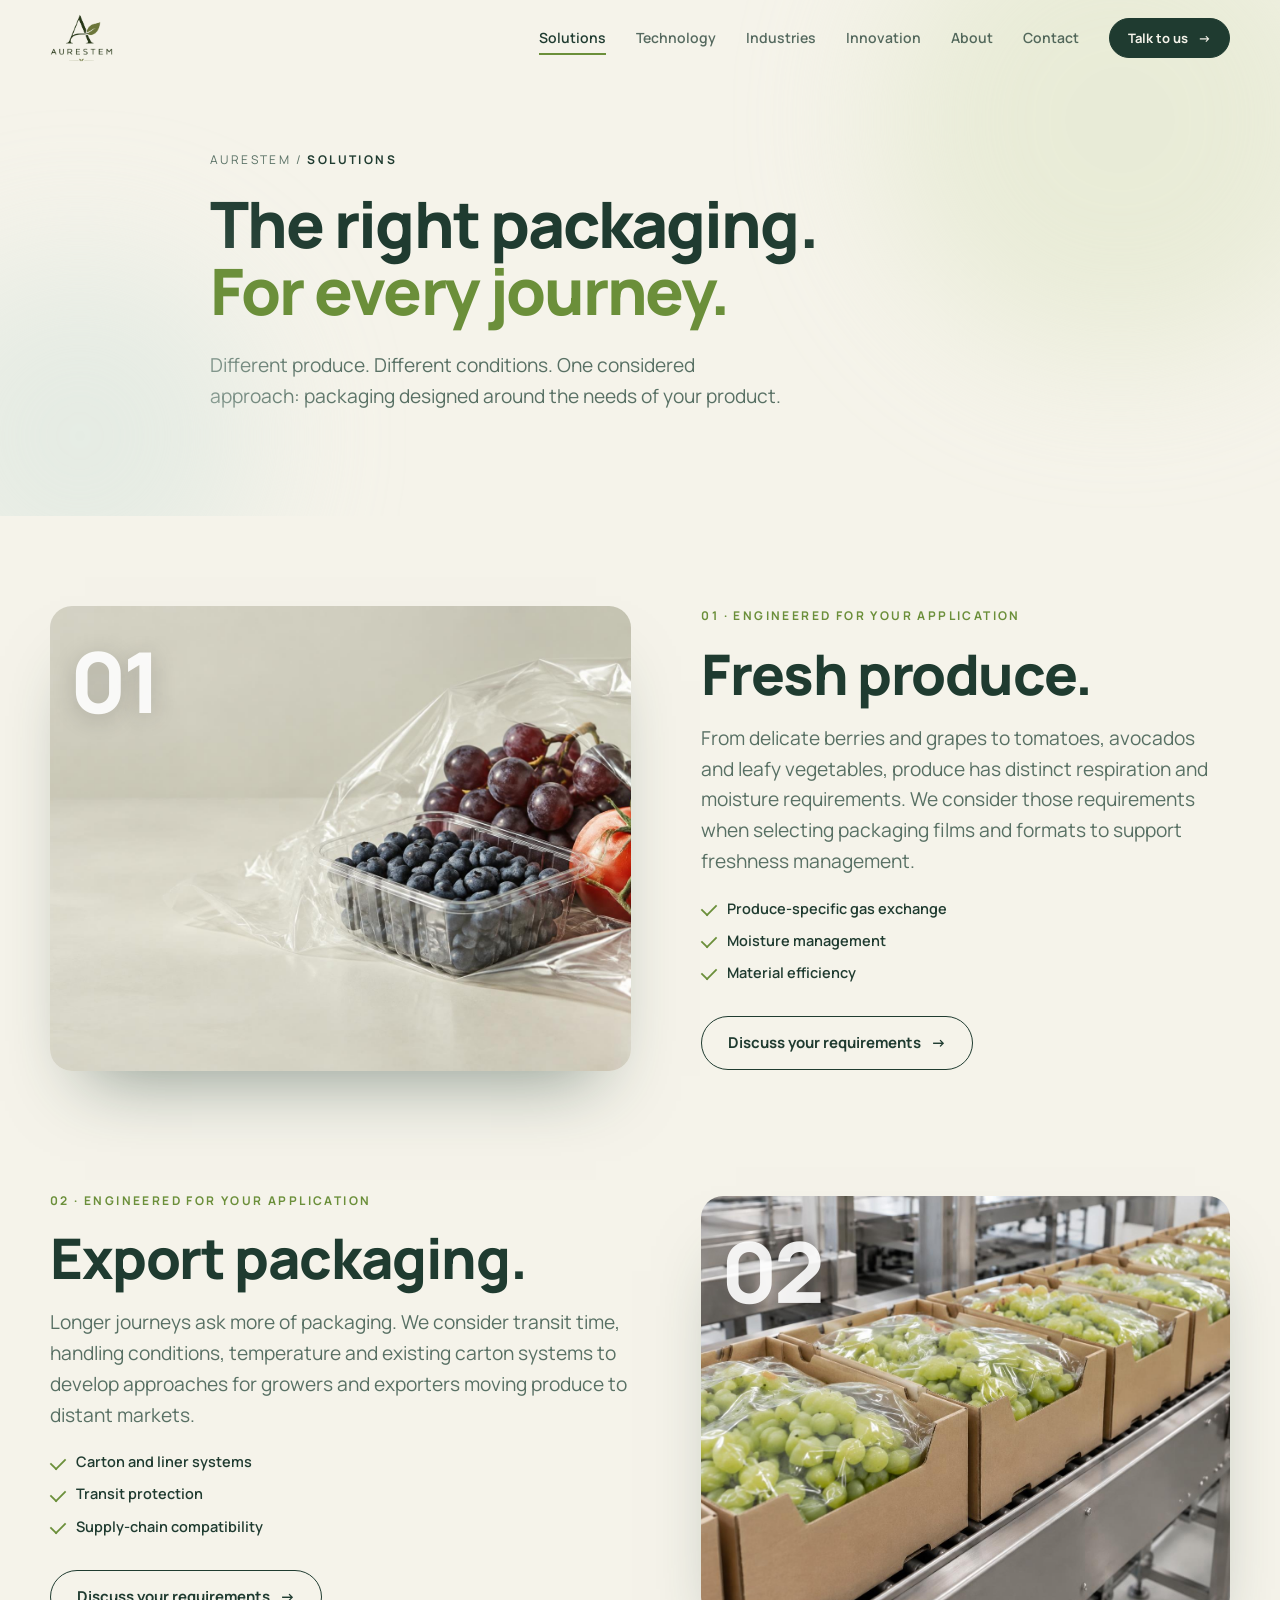
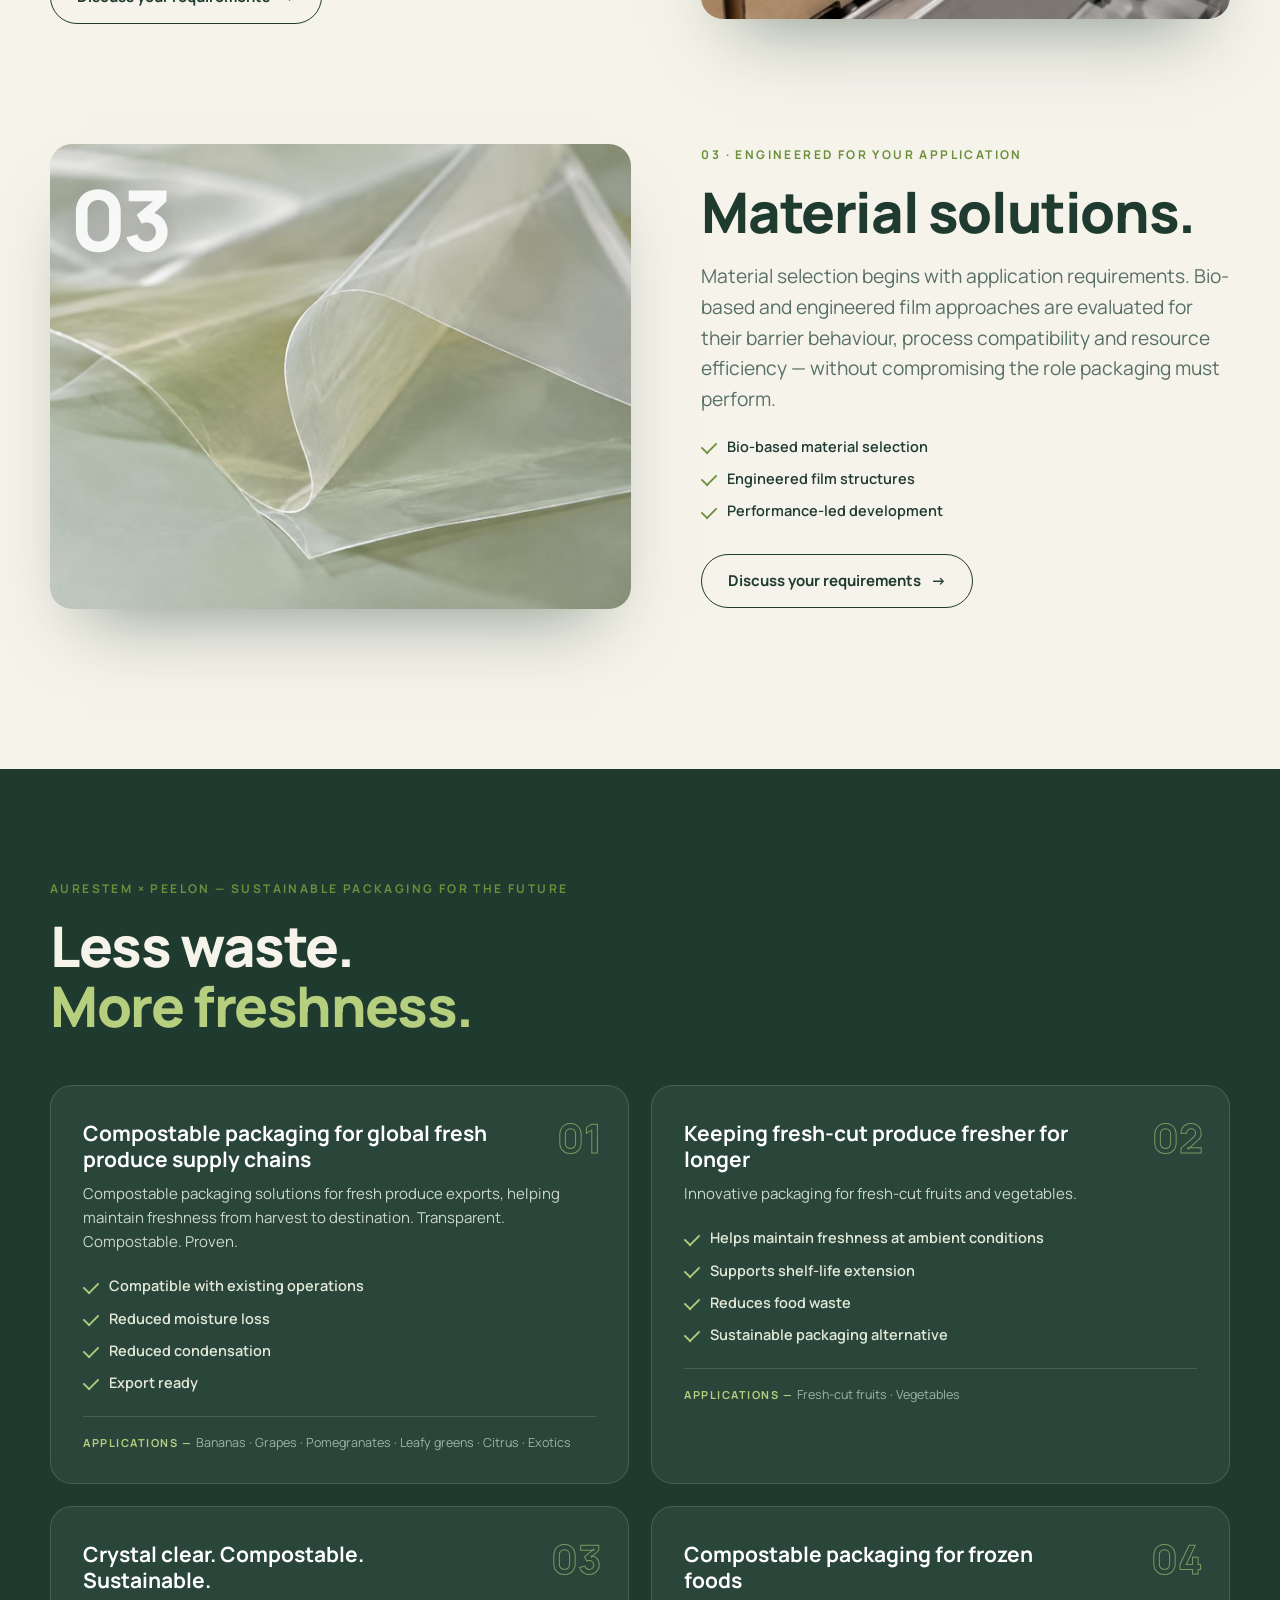
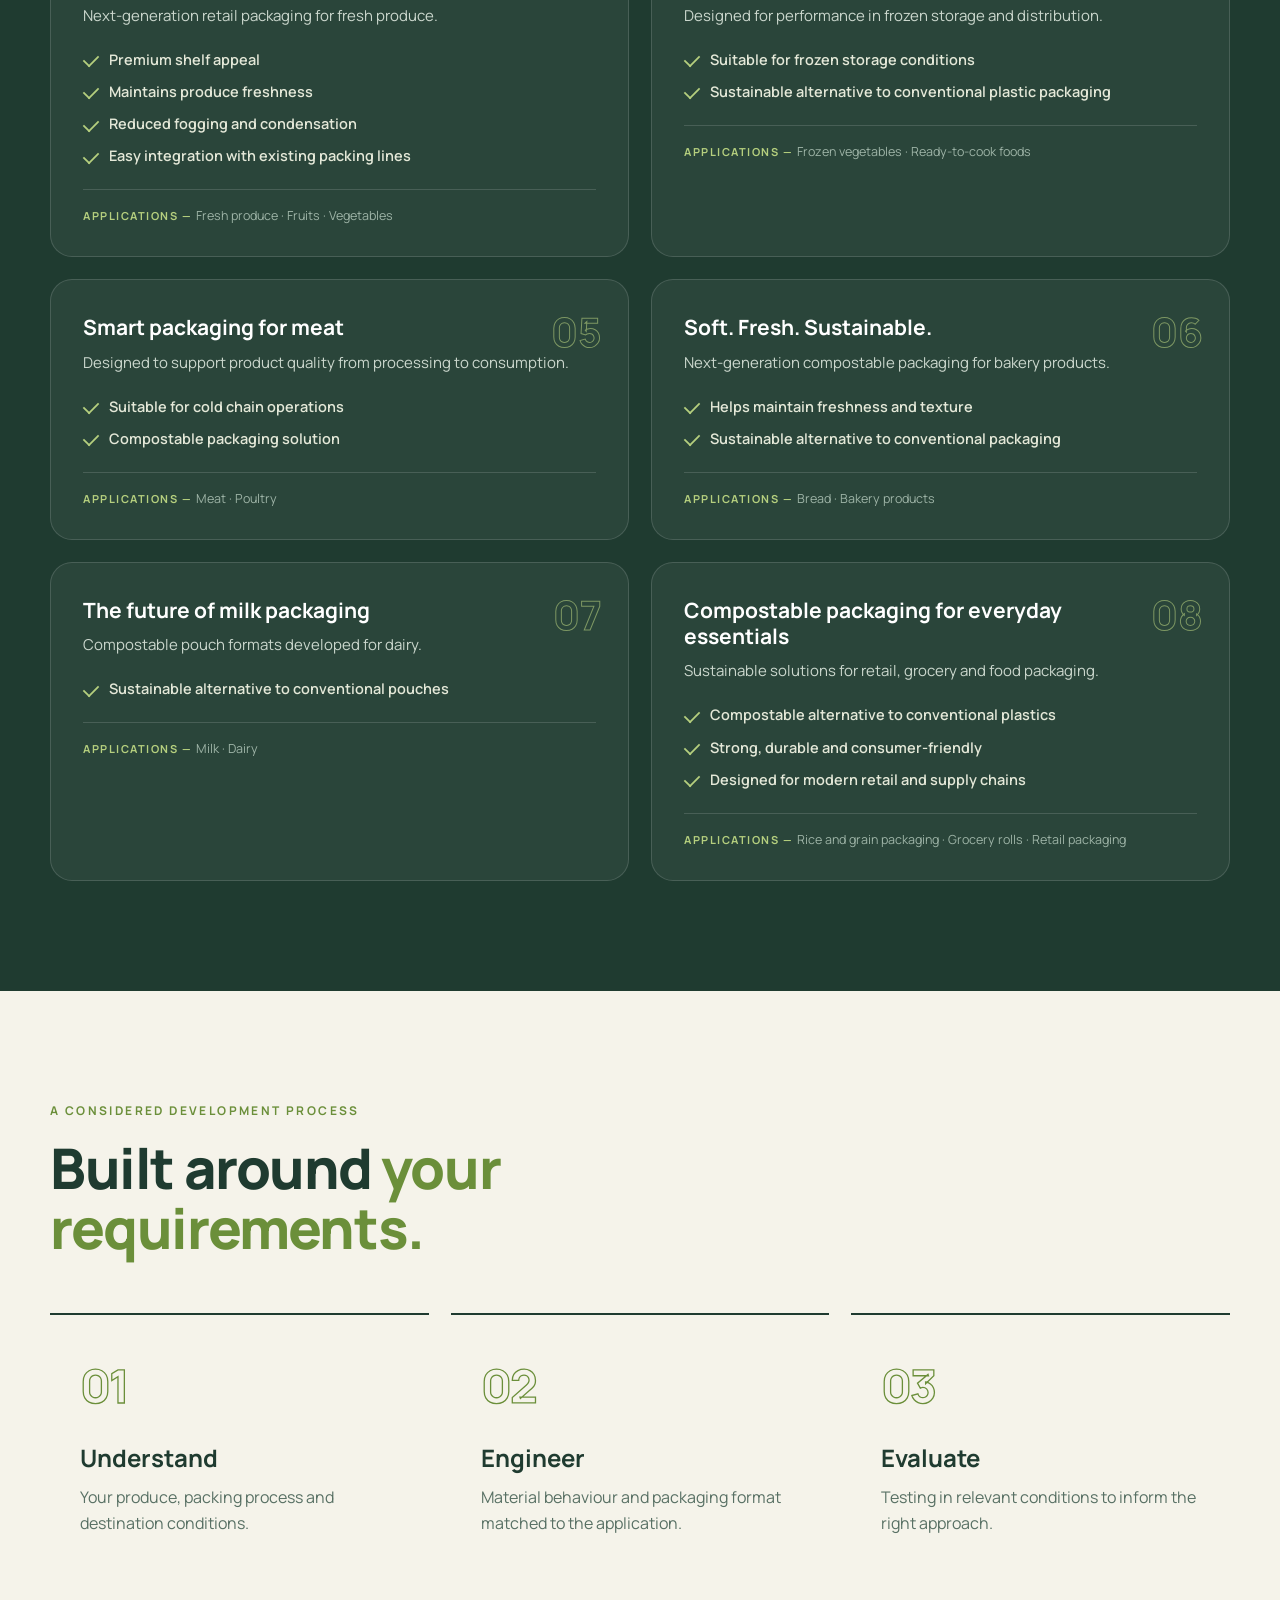
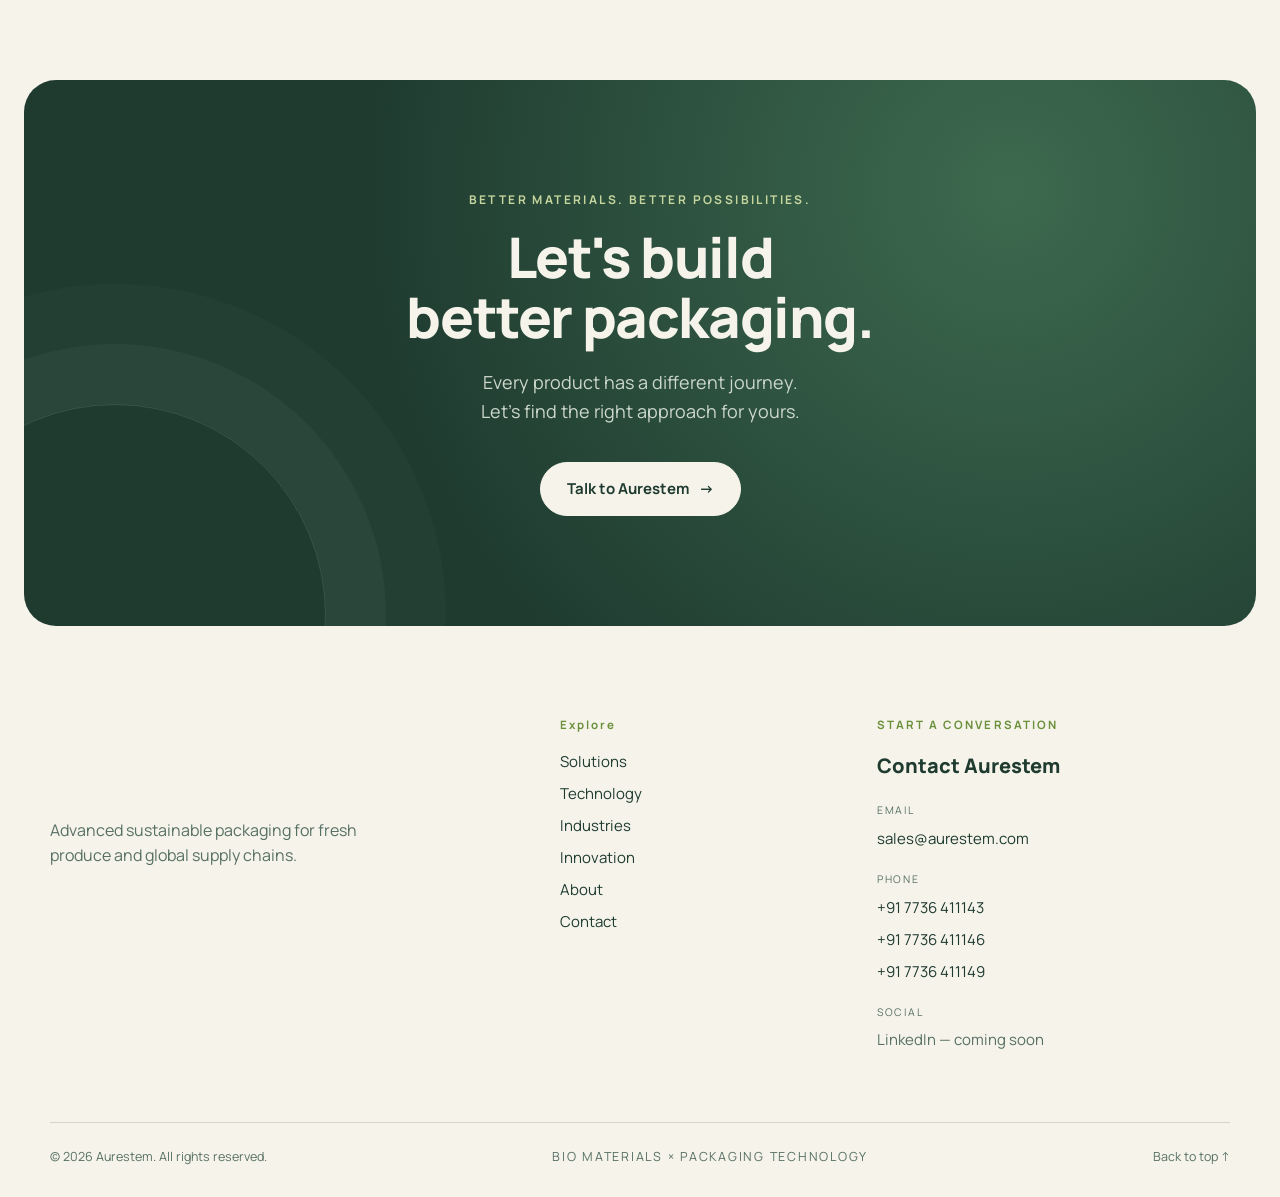
==== solutions.html @ 884853e5 "first commit" ====
<!doctype html>
<html lang="en">
<head>
<meta charset="utf-8">
<meta name="viewport" content="width=device-width, initial-scale=1">
<title>Packaging solutions — AURESTEM</title>
<meta name="description" content="Fresh produce, export packaging and material solutions engineered around the needs of your product.">
<meta property="og:title" content="Packaging solutions — AURESTEM">
<meta property="og:description" content="Fresh produce, export packaging and material solutions engineered around the needs of your product.">
<meta property="og:type" content="website">
<link rel="icon" href="favicon.png" type="image/png">
<link rel="preconnect" href="https://fonts.googleapis.com">
<link rel="preconnect" href="https://fonts.gstatic.com" crossorigin>
<link rel="stylesheet" href="https://fonts.googleapis.com/css2?family=Manrope:wght@400;500;600;700;800&display=swap">
<link rel="stylesheet" href="styles.css">
</head>
<body>
<div class="progress" id="progress"></div>
<header class="nav" id="nav">
  <div class="wrap nav-inner">
    <a href="index.html" class="brand" aria-label="Aurestem home"><img src="assets/logo.png" alt="Aurestem"></a>
    <nav class="links" id="links" aria-label="Primary">
      <a href="solutions.html" class="active" aria-current="page">Solutions</a>
      <a href="technology.html">Technology</a>
      <a href="industries.html">Industries</a>
      <a href="innovation.html">Innovation</a>
      <a href="about.html">About</a>
      <a href="contact.html">Contact</a>
      <a href="contact.html" class="btn btn-sm nav-cta">Talk to us <span aria-hidden="true">→</span></a>
    </nav>
    <button class="burger" id="burger" aria-label="Menu" aria-expanded="false" aria-controls="links"><span></span><span></span></button>
  </div>
</header>
<main id="top">

  <section class="hero hero-sm">
    <div class="blob b1"></div><div class="blob b2"></div>
    <div class="wrap hero-copy">
      <p class="crumb reveal"><span>AURESTEM</span> / <b>SOLUTIONS</b></p>
      <h1 class="reveal d1">The right packaging. <em>For every journey.</em></h1>
      <p class="lead reveal d2">Different produce. Different conditions. One considered approach: packaging designed around the needs of your product.</p>
    </div>
  </section>

  <section class="features"><div class="wrap">
    <article class="feature">
      <div class="feature-img reveal"><img src="assets/produce-hero.jpg" alt="" loading="lazy"><span class="big-n">01</span></div>
      <div class="feature-copy">
        <p class="eyebrow reveal">01 · ENGINEERED FOR YOUR APPLICATION</p>
        <h2 class="reveal d1">Fresh produce.</h2>
        <p class="lead reveal d2">From delicate berries and grapes to tomatoes, avocados and leafy vegetables, produce has distinct respiration and moisture requirements. We consider those requirements when selecting packaging films and formats to support freshness management.</p>
        <ul class="ticks reveal d2"><li>Produce-specific gas exchange</li><li>Moisture management</li><li>Material efficiency</li></ul>
        <a href="contact.html" class="btn btn-ghost reveal d3">Discuss your requirements <span aria-hidden="true">→</span></a>
      </div>
    </article>
    <article class="feature flip">
      <div class="feature-img reveal"><img src="assets/export-packaging.jpg" alt="" loading="lazy"><span class="big-n">02</span></div>
      <div class="feature-copy">
        <p class="eyebrow reveal">02 · ENGINEERED FOR YOUR APPLICATION</p>
        <h2 class="reveal d1">Export packaging.</h2>
        <p class="lead reveal d2">Longer journeys ask more of packaging. We consider transit time, handling conditions, temperature and existing carton systems to develop approaches for growers and exporters moving produce to distant markets.</p>
        <ul class="ticks reveal d2"><li>Carton and liner systems</li><li>Transit protection</li><li>Supply-chain compatibility</li></ul>
        <a href="contact.html" class="btn btn-ghost reveal d3">Discuss your requirements <span aria-hidden="true">→</span></a>
      </div>
    </article>
    <article class="feature">
      <div class="feature-img reveal"><img src="assets/material-film.jpg" alt="" loading="lazy"><span class="big-n">03</span></div>
      <div class="feature-copy">
        <p class="eyebrow reveal">03 · ENGINEERED FOR YOUR APPLICATION</p>
        <h2 class="reveal d1">Material solutions.</h2>
        <p class="lead reveal d2">Material selection begins with application requirements. Bio-based and engineered film approaches are evaluated for their barrier behaviour, process compatibility and resource efficiency — without compromising the role packaging must perform.</p>
        <ul class="ticks reveal d2"><li>Bio-based material selection</li><li>Engineered film structures</li><li>Performance-led development</li></ul>
        <a href="contact.html" class="btn btn-ghost reveal d3">Discuss your requirements <span aria-hidden="true">→</span></a>
      </div>
    </article>
  </div></section>

  <section class="statement peelon">
    <div class="wrap">
      <p class="eyebrow reveal">AURESTEM × PEELON — SUSTAINABLE PACKAGING FOR THE FUTURE</p>
      <h2 class="reveal d1">Less waste.<br><span>More freshness.</span></h2>
      <div class="pgrid"><article class="pcard reveal"><span class="pn">01</span><h3>Compostable packaging for global fresh produce supply chains</h3><p>Compostable packaging solutions for fresh produce exports, helping maintain freshness from harvest to destination. Transparent. Compostable. Proven.</p><ul class="ticks"><li>Compatible with existing operations</li><li>Reduced moisture loss</li><li>Reduced condensation</li><li>Export ready</li></ul><p class="apps"><b>APPLICATIONS —</b> Bananas · Grapes · Pomegranates · Leafy greens · Citrus · Exotics</p></article><article class="pcard reveal d1"><span class="pn">02</span><h3>Keeping fresh-cut produce fresher for longer</h3><p>Innovative packaging for fresh-cut fruits and vegetables.</p><ul class="ticks"><li>Helps maintain freshness at ambient conditions</li><li>Supports shelf-life extension</li><li>Reduces food waste</li><li>Sustainable packaging alternative</li></ul><p class="apps"><b>APPLICATIONS —</b> Fresh-cut fruits · Vegetables</p></article><article class="pcard reveal"><span class="pn">03</span><h3>Crystal clear. Compostable. Sustainable.</h3><p>Next-generation retail packaging for fresh produce.</p><ul class="ticks"><li>Premium shelf appeal</li><li>Maintains produce freshness</li><li>Reduced fogging and condensation</li><li>Easy integration with existing packing lines</li></ul><p class="apps"><b>APPLICATIONS —</b> Fresh produce · Fruits · Vegetables</p></article><article class="pcard reveal d1"><span class="pn">04</span><h3>Compostable packaging for frozen foods</h3><p>Designed for performance in frozen storage and distribution.</p><ul class="ticks"><li>Suitable for frozen storage conditions</li><li>Sustainable alternative to conventional plastic packaging</li></ul><p class="apps"><b>APPLICATIONS —</b> Frozen vegetables · Ready-to-cook foods</p></article><article class="pcard reveal"><span class="pn">05</span><h3>Smart packaging for meat</h3><p>Designed to support product quality from processing to consumption.</p><ul class="ticks"><li>Suitable for cold chain operations</li><li>Compostable packaging solution</li></ul><p class="apps"><b>APPLICATIONS —</b> Meat · Poultry</p></article><article class="pcard reveal d1"><span class="pn">06</span><h3>Soft. Fresh. Sustainable.</h3><p>Next-generation compostable packaging for bakery products.</p><ul class="ticks"><li>Helps maintain freshness and texture</li><li>Sustainable alternative to conventional packaging</li></ul><p class="apps"><b>APPLICATIONS —</b> Bread · Bakery products</p></article><article class="pcard reveal"><span class="pn">07</span><h3>The future of milk packaging</h3><p>Compostable pouch formats developed for dairy.</p><ul class="ticks"><li>Sustainable alternative to conventional pouches</li></ul><p class="apps"><b>APPLICATIONS —</b> Milk · Dairy</p></article><article class="pcard reveal d1"><span class="pn">08</span><h3>Compostable packaging for everyday essentials</h3><p>Sustainable solutions for retail, grocery and food packaging.</p><ul class="ticks"><li>Compostable alternative to conventional plastics</li><li>Strong, durable and consumer-friendly</li><li>Designed for modern retail and supply chains</li></ul><p class="apps"><b>APPLICATIONS —</b> Rice and grain packaging · Grocery rolls · Retail packaging</p></article></div>
    </div>
  </section>

  <section class="areas">
    <div class="wrap">
      <div class="sec-head"><p class="eyebrow reveal">A CONSIDERED DEVELOPMENT PROCESS</p><h2 class="reveal d1">Built around <span>your requirements.</span></h2></div>
      <div class="steps"><div class="step reveal"><span class="num">01</span><h3>Understand</h3><p>Your produce, packing process and destination conditions.</p></div><div class="step reveal d1"><span class="num">02</span><h3>Engineer</h3><p>Material behaviour and packaging format matched to the application.</p></div><div class="step reveal d2"><span class="num">03</span><h3>Evaluate</h3><p>Testing in relevant conditions to inform the right approach.</p></div></div>
    </div>
  </section>

  <section class="cta">
    <div class="wrap cta-inner reveal">
      <p class="eyebrow light">BETTER MATERIALS. BETTER POSSIBILITIES.</p>
      <h2>Let's build<br>better packaging.</h2>
      <p>Every product has a different journey.<br>Let's find the right approach for yours.</p>
      <a href="contact.html" class="btn btn-light">Talk to Aurestem <span aria-hidden="true">→</span></a>
    </div>
  </section>
</main>
<footer class="footer" id="contact">
  <div class="wrap foot-grid">
    <div class="foot-brand">
      <img src="assets/logo-light.png" alt="Aurestem">
      <p>Advanced sustainable packaging for fresh produce and global supply chains.</p>
    </div>
    <nav class="foot-col" aria-label="Footer">
      <h4>Explore</h4>
      <a href="solutions.html">Solutions</a>
      <a href="technology.html">Technology</a>
      <a href="industries.html">Industries</a>
      <a href="innovation.html">Innovation</a>
      <a href="about.html">About</a>
      <a href="contact.html">Contact</a>
    </nav>
    <div class="foot-col">
      <h4>START A CONVERSATION</h4>
      <p class="contact-title">Contact Aurestem</p>
      <small>EMAIL</small>
      <a href="mailto:sales@aurestem.com">sales@aurestem.com</a>
      <small>PHONE</small>
      <a href="tel:+917736411143">+91 7736 411143</a>
      <a href="tel:+917736411146">+91 7736 411146</a>
      <a href="tel:+917736411149">+91 7736 411149</a>
      <small>SOCIAL</small>
      <span class="soon">LinkedIn — coming soon</span>
    </div>
  </div>
  <div class="wrap foot-bar">
    <span>© <span id="year">2026</span> Aurestem. All rights reserved.</span>
    <span class="bm">BIO MATERIALS × PACKAGING TECHNOLOGY</span>
    <a href="#top">Back to top ↑</a>
  </div>
</footer>
<script src="script.js"></script>
</body>
</html>
---- styles.css ----
:root{
  --bg:#f5f3ea; --bg2:#eceadc; --fg:#1f3b30; --muted:#587064; --leaf:#6b8f3a; --leaf-soft:#dfe6c8;
  --line:rgba(31,59,48,.16); --card:#fbfaf4; --o2:#4a8fb5; --co2:#b9873c; --h2o:#5aa9a0;
  --r:22px; --ease:cubic-bezier(.16,1,.3,1);
}
*{box-sizing:border-box;margin:0;padding:0}
html{scroll-behavior:smooth;scroll-padding-top:80px}
body{font-family:Manrope,system-ui,sans-serif;background:var(--bg);color:var(--fg);line-height:1.6;-webkit-font-smoothing:antialiased;overflow-x:hidden}
img{max-width:100%;display:block}
a{color:inherit;text-decoration:none}
.wrap{width:min(1180px,100% - 48px);margin-inline:auto}
.progress{position:fixed;top:0;left:0;height:3px;width:0;background:var(--leaf);z-index:100}

/* nav */
.nav{position:fixed;inset:0 0 auto;z-index:50;transition:background .3s,box-shadow .3s,backdrop-filter .3s}
.nav.scrolled{background:rgba(245,243,234,.85);backdrop-filter:blur(14px);box-shadow:0 1px 0 var(--line)}
.nav-inner{display:flex;align-items:center;justify-content:space-between;height:76px}
.brand img{height:48px;width:auto}
.links{display:flex;align-items:center;gap:30px;font-size:14px;font-weight:600}
.links a:not(.btn){position:relative;opacity:.75;transition:opacity .2s}
.links a:not(.btn)::after{content:"";position:absolute;left:0;bottom:-6px;height:2px;width:0;background:var(--leaf);transition:width .3s var(--ease)}
.links a:not(.btn):hover,.links a.active{opacity:1}
.links a:not(.btn):hover::after,.links a.active::after{width:100%}
.burger{display:none;background:none;border:0;width:40px;height:40px;position:relative;cursor:pointer}
.burger span{position:absolute;left:9px;right:9px;height:2px;background:var(--fg);transition:.3s}
.burger span:first-child{top:15px}.burger span:last-child{top:23px}
.burger[aria-expanded=true] span:first-child{top:19px;transform:rotate(45deg)}
.burger[aria-expanded=true] span:last-child{top:19px;transform:rotate(-45deg)}

/* buttons */
.btn{display:inline-flex;align-items:center;gap:10px;padding:14px 26px;border-radius:999px;background:var(--fg);color:var(--bg);font-weight:700;font-size:15px;border:1.5px solid var(--fg);transition:transform .3s var(--ease),background .3s,color .3s,box-shadow .3s}
.btn span{transition:transform .3s var(--ease)}
.btn:hover{transform:translateY(-2px);box-shadow:0 12px 28px -10px rgba(31,59,48,.5)}
.btn:hover span{transform:translateX(4px)}
.btn-sm{padding:9px 18px;font-size:13px}
.btn-ghost{background:transparent;color:var(--fg)}
.btn-ghost:hover{background:var(--fg);color:var(--bg)}
.btn-light{background:var(--bg);color:var(--fg);border-color:var(--bg)}
.btn-light:hover{background:#fff}

/* hero */
.hero{position:relative;padding:150px 0 90px;overflow:hidden}
.blob{position:absolute;border-radius:50%;filter:blur(70px);opacity:.55;z-index:0;animation:float 14s ease-in-out infinite}
.b1{width:480px;height:480px;background:var(--leaf-soft);top:-120px;right:-80px}
.b2{width:360px;height:360px;background:#d9e6df;bottom:-100px;left:-100px;animation-delay:-6s}
@keyframes float{50%{transform:translate(30px,40px) scale(1.08)}}
.hero-grid{position:relative;z-index:1;display:grid;grid-template-columns:1.05fr 1fr;gap:64px;align-items:center}
.crumb{font-size:12px;letter-spacing:.2em;color:var(--muted);margin-bottom:22px}
.crumb b{color:var(--fg);font-weight:700}
h1{font-size:clamp(40px,5.4vw,68px);line-height:1.04;letter-spacing:-.03em;font-weight:800}
h1 em{font-style:normal;color:var(--leaf);position:relative;white-space:nowrap}
.lead{margin:26px 0 34px;font-size:clamp(17px,1.5vw,20px);color:var(--muted);max-width:30em}
.hero-actions{display:flex;gap:14px;flex-wrap:wrap}

/* figure */
.fig{background:var(--card);border:1px solid var(--line);border-radius:var(--r);padding:20px;box-shadow:0 30px 60px -30px rgba(31,59,48,.35)}
.fig-head{display:flex;justify-content:space-between;font-size:10.5px;letter-spacing:.16em;color:var(--muted);margin-bottom:14px;font-weight:600}
.fig-stage{position:relative;aspect-ratio:1/.85;border-radius:14px;overflow:hidden;background:linear-gradient(180deg,#eef3e6,#e3ecdc)}
#particles{position:absolute;inset:0;width:100%;height:100%}
.film-line{position:absolute;left:6%;right:6%;top:34%;height:2px;background:linear-gradient(90deg,transparent,var(--fg),transparent);opacity:.55}
.produce{position:absolute;left:50%;bottom:-8%;width:78%;height:46%;transform:translateX(-50%);background:radial-gradient(ellipse at 50% 30%,#8fb15a,#5f8a35 70%);border-radius:50% 50% 0 0/70% 70% 0 0;display:grid;place-items:center;animation:breathe 4s ease-in-out infinite}
.produce span{font-size:11px;letter-spacing:.2em;font-weight:700;color:#f5f3ea;margin-top:14%}
@keyframes breathe{50%{transform:translateX(-50%) scale(1.035)}}
.tag{position:absolute;font-size:12px;font-weight:800;padding:3px 10px;border-radius:99px;background:#fff;box-shadow:0 4px 14px -4px rgba(0,0,0,.25)}
.tag-o2{left:10%;top:48%;color:var(--o2)}
.tag-co2{right:10%;top:48%;color:var(--co2)}
.tag-h2o{left:46%;top:14%;color:var(--h2o)}
.tag-film{right:6%;top:25%;font-size:10px;letter-spacing:.14em;color:var(--fg)}
.fig-legend{list-style:none;display:flex;justify-content:space-between;gap:8px;margin:16px 0 10px;font-size:12px;font-weight:600}
.fig-legend li{display:flex;align-items:center;gap:7px}
.fig-legend i{width:8px;height:8px;border-radius:50%;background:var(--leaf)}
.fig-legend li:nth-child(2) i{background:var(--o2)}.fig-legend li:nth-child(3) i{background:var(--h2o)}
figcaption{font-size:11.5px;color:var(--muted)}

/* statement */
.statement{padding:110px 0;background:var(--fg);color:var(--bg);position:relative}
.two{display:grid;grid-template-columns:1fr 1fr;gap:70px;align-items:end}
.eyebrow{font-size:12px;letter-spacing:.2em;font-weight:700;color:var(--leaf);margin-bottom:18px}
.eyebrow.light{color:#c5d59d}
h2{font-size:clamp(34px,4.4vw,56px);line-height:1.06;letter-spacing:-.025em;font-weight:800}
h2 span{color:var(--leaf)}
.statement h2 span{color:#b5cf7e}
.big{font-size:clamp(18px,1.7vw,22px);line-height:1.55;color:#e4e8d8}
.note{margin-top:20px;font-size:14px;color:var(--muted)}
.statement .note{color:#9db3a6;border-left:2px solid var(--leaf);padding-left:16px}

/* areas */
.areas{padding:110px 0}
.areas-grid{display:grid;grid-template-columns:repeat(3,1fr);gap:22px}
.card{position:relative;background:var(--card);border:1px solid var(--line);border-radius:var(--r);padding:34px 30px 36px;overflow:hidden;transition:transform .4s var(--ease),box-shadow .4s,border-color .4s,background .4s}
.card::before{content:"";position:absolute;left:0;top:0;height:3px;width:0;background:var(--leaf);transition:width .5s var(--ease)}
.card:hover{transform:translateY(-6px);box-shadow:0 28px 50px -28px rgba(31,59,48,.4);border-color:rgba(107,143,58,.5)}
.card:hover::before{width:100%}
.num{display:block;font-size:46px;font-weight:800;letter-spacing:-.04em;color:transparent;-webkit-text-stroke:1.3px var(--leaf);margin-bottom:22px;transition:color .4s}
.card:hover .num{color:var(--leaf)}
.card h3{font-size:21px;line-height:1.25;letter-spacing:-.01em;margin-bottom:12px}
.card p{font-size:15px;color:var(--muted)}
.card-wide{grid-column:1/-1;display:flex;gap:40px;align-items:center;background:var(--leaf-soft);}
.card-wide .num{margin:0}
.card-wide p{max-width:42em}

/* study */
.study{padding:30px 0 120px}
.study-grid{display:grid;grid-template-columns:1.1fr 1fr;gap:70px;align-items:center}
.photo{position:relative;border-radius:var(--r);overflow:hidden;aspect-ratio:4/4.3;box-shadow:0 40px 70px -35px rgba(31,59,48,.5)}
.photo img{width:100%;height:100%;object-fit:cover;transform:scale(1.08);transition:transform 1.4s var(--ease)}
.photo:hover img{transform:scale(1.15)}
.photo-tag{position:absolute;left:18px;bottom:18px;font-size:10.5px;letter-spacing:.16em;font-weight:700;background:rgba(245,243,234,.85);backdrop-filter:blur(8px);padding:7px 12px;border-radius:99px}
.study-copy .eyebrow{display:none}
.layers{list-style:none;margin:36px 0 22px;display:grid;gap:12px}
.layer{display:flex;gap:18px;align-items:center;padding:20px 22px;border:1px solid var(--line);border-radius:16px;background:var(--card);cursor:pointer;outline:none;transition:transform .35s var(--ease),border-color .3s,background .3s}
.layer i{width:46px;height:46px;border-radius:12px;flex:none;transition:transform .35s var(--ease)}
.layer:nth-child(1) i{background:var(--fg)}
.layer:nth-child(2) i{background:var(--leaf)}
.layer:nth-child(3) i{background:var(--leaf-soft);border:1px solid var(--line)}
.layer b{display:block;font-size:17px}
.layer span{font-size:14px;color:var(--muted)}
.layer:hover,.layer:focus-visible,.layer.on{transform:translateX(8px);border-color:var(--leaf);background:#fff}
.layer:hover i,.layer.on i{transform:rotate(-8deg) scale(1.08)}
.photo[data-layer="0"]{box-shadow:0 0 0 4px var(--fg),0 40px 70px -35px rgba(31,59,48,.5)}
.photo[data-layer="1"]{box-shadow:0 0 0 4px var(--leaf),0 40px 70px -35px rgba(31,59,48,.5)}
.photo[data-layer="2"]{box-shadow:0 0 0 4px var(--leaf-soft),0 40px 70px -35px rgba(31,59,48,.5)}
.photo{transition:box-shadow .4s}

/* cta */
.cta{margin:0 24px;border-radius:32px;background:radial-gradient(circle at 80% 20%,#3d6a4f,var(--fg) 60%);color:var(--bg);padding:110px 0;text-align:center;position:relative;overflow:hidden}
.cta::after{content:"";position:absolute;width:420px;height:420px;border-radius:50%;border:1px solid rgba(255,255,255,.12);left:-120px;bottom:-200px;box-shadow:0 0 0 60px rgba(255,255,255,.03),0 0 0 120px rgba(255,255,255,.02)}
.cta-inner{position:relative;z-index:1}
.cta h2{margin-bottom:22px}
.cta p:not(.eyebrow){color:#cdd8cc;font-size:18px;margin-bottom:36px}

/* footer */
.footer{padding:90px 0 30px}
.foot-grid{display:grid;grid-template-columns:1.4fr .8fr 1.1fr;gap:60px}
.foot-brand img{height:84px;width:auto;margin-bottom:18px}
.foot-brand p{max-width:22em;color:var(--muted)}
.foot-col{display:flex;flex-direction:column;gap:8px;font-size:15px}
.foot-col h4{font-size:11.5px;letter-spacing:.18em;color:var(--leaf);margin-bottom:8px}
.foot-col a{width:fit-content;transition:color .2s,transform .2s}
.foot-col a:hover{color:var(--leaf);transform:translateX(3px)}
.contact-title{font-weight:800;font-size:20px}
.foot-col small{font-size:10.5px;letter-spacing:.18em;color:var(--muted);margin-top:12px}
.soon{color:var(--muted)}
.foot-bar{display:flex;justify-content:space-between;gap:16px;flex-wrap:wrap;margin-top:70px;padding-top:24px;border-top:1px solid var(--line);font-size:12.5px;color:var(--muted)}
.bm{letter-spacing:.14em}
#totop:hover{color:var(--fg)}

/* reveal */
.reveal{opacity:0;transform:translateY(28px);transition:opacity .9s var(--ease),transform .9s var(--ease)}
.reveal.d1{transition-delay:.1s}.reveal.d2{transition-delay:.2s}.reveal.d3{transition-delay:.3s}
.reveal.in{opacity:1;transform:none}
.card.reveal.in,.layer.reveal.in{transition:opacity .9s var(--ease),transform .4s var(--ease),box-shadow .4s,border-color .4s,background .4s}

@media(max-width:960px){
  .hero-grid,.two,.study-grid,.foot-grid{grid-template-columns:1fr;gap:44px}
  .areas-grid{grid-template-columns:1fr 1fr}
  .study-copy .eyebrow{display:block}
  .hero{padding-top:120px}
  .burger{display:block}
  .links{position:fixed;inset:76px 0 auto;flex-direction:column;align-items:flex-start;gap:0;padding:12px 24px 28px;background:var(--bg);box-shadow:0 20px 40px -20px rgba(0,0,0,.2);transform:translateY(-130%);transition:transform .45s var(--ease)}
  .links.open{transform:none}
  .links a:not(.btn){width:100%;padding:14px 0;border-bottom:1px solid var(--line);font-size:17px}
  .nav-cta{margin-top:18px}
}
@media(max-width:620px){
  .areas-grid{grid-template-columns:1fr}
  .card-wide{flex-direction:column;align-items:flex-start;gap:0}
  .card-wide .num{margin-bottom:22px}
  .cta{margin:0 12px;padding:80px 0}
  .fig-legend{flex-direction:column}
}
@media(prefers-reduced-motion:reduce){*{animation:none!important;transition:none!important}.reveal{opacity:1;transform:none}}

/* ===== multi-page additions ===== */
.hero-sm{padding:150px 0 70px}
.hero-sm .hero-copy{max-width:860px}
.hero-sm h1{font-size:clamp(38px,5vw,64px)}
.sec-head{max-width:760px;margin-bottom:56px}
.sec-head .lead{margin:20px 0 0}
.kicker{display:block;font-size:11px;letter-spacing:.16em;font-weight:700;color:var(--leaf);margin-bottom:14px}
.more{display:inline-flex;gap:8px;align-items:center;font-weight:700;font-size:14.5px;margin-top:22px}
.more b{transition:transform .3s var(--ease)}
a:hover>.more b,.more:hover b{transform:translateX(5px)}
.ticks{list-style:none;display:grid;gap:9px;margin:20px 0 4px;font-size:14.5px;font-weight:600}
.ticks li{position:relative;padding-left:26px}
.ticks li::before{content:"";position:absolute;left:0;top:.45em;width:14px;height:8px;border-left:2px solid var(--leaf);border-bottom:2px solid var(--leaf);transform:rotate(-45deg) scale(.9)}
.areas-grid.three{grid-template-columns:repeat(3,1fr)}
.areas-grid .card .kicker{margin-bottom:10px}

/* home hero */
.hero-photo{min-height:100svh;padding:0;display:flex;flex-direction:column;justify-content:center;background:var(--bg)}
.hero-bg{position:absolute;inset:0;width:100%;height:100%;object-fit:cover;object-position:70% center;animation:kb 22s ease-in-out infinite alternate}
@keyframes kb{to{transform:scale(1.07)}}
.hero-fade{position:absolute;inset:0;background:linear-gradient(90deg,var(--bg) 8%,rgba(245,243,234,.82) 38%,rgba(245,243,234,0) 68%)}
.hero-photo-copy{position:relative;z-index:1;padding:130px 0 90px;max-width:1180px}
.hero-photo-copy>*{max-width:600px}
.hero-photo .eyebrow{color:var(--leaf)}
.hero-foot{position:absolute;z-index:1;left:0;right:0;bottom:26px;margin-inline:auto;display:flex;justify-content:space-between;font-size:11px;letter-spacing:.18em;font-weight:600;color:var(--fg)}
.scroll{animation:bob 2s ease-in-out infinite}
@keyframes bob{50%{transform:translateY(5px)}}
.marquee{background:var(--leaf-soft);padding:34px 0 22px;overflow:hidden}
.marq{display:flex;gap:56px;width:max-content;animation:marq 32s linear infinite;font-size:clamp(26px,3.6vw,44px);font-weight:800;letter-spacing:-.02em}
.marq span:nth-child(3n+2){color:var(--leaf)}
.marq span{white-space:nowrap}
.marq span::after{content:"✦";margin-left:56px;color:var(--leaf);font-size:.5em;vertical-align:middle}
@keyframes marq{to{transform:translateX(-50%)}}
.marq-sub{text-align:center;margin-top:16px;font-size:11px;letter-spacing:.22em;font-weight:700;color:var(--muted)}
.two.tight{margin-top:56px;align-items:start}
.compare{display:grid;grid-template-columns:1fr 1fr;gap:22px;margin-top:64px}
.cmp{border-radius:var(--r);padding:38px;border:1px solid rgba(255,255,255,.14)}
.cmp.new{background:var(--bg);color:var(--fg);border-color:var(--bg)}
.cmp .eyebrow{margin-bottom:14px;font-size:11px}
.cmp.old .eyebrow{color:#9db3a6}
.cmp h3{font-size:26px;letter-spacing:-.015em;margin-bottom:22px}
.cmp ul{list-style:none;display:grid;gap:12px}
.cmp li{display:flex;gap:14px;font-weight:600;padding-top:12px;border-top:1px solid rgba(128,128,128,.25)}
.cmp li i{font-style:normal;color:var(--leaf);font-weight:800;width:18px}
.cmp.old li{color:#b9c8bf}
.sol{display:flex;flex-direction:column;padding:0}
.sol>*:not(.sol-img){margin-inline:28px}
.sol .kicker{margin-top:26px}
.sol-img{aspect-ratio:16/10;overflow:hidden}
.sol-img img{width:100%;height:100%;object-fit:cover;transition:transform 1s var(--ease)}
.sol:hover .sol-img img{transform:scale(1.08)}
.sol .more{margin-top:auto;padding:24px 0 28px}
.sol p{margin-bottom:0}
.science{padding:110px 0;background:var(--bg2)}
.science h2{margin-bottom:0}
.science .lead{margin-bottom:30px}
.journey{padding:20px 0 110px}
.journey-box{position:relative;border-radius:32px;overflow:hidden;min-height:460px;display:flex;align-items:center;color:var(--bg)}
.journey-box img{position:absolute;inset:0;width:100%;height:100%;object-fit:cover}
.journey-box::before{content:"";position:absolute;inset:0;z-index:1;background:linear-gradient(90deg,rgba(21,42,33,.92),rgba(21,42,33,.35))}
.journey-copy{position:relative;z-index:2;padding:60px;max-width:620px}
.journey-copy h2{margin-bottom:16px}
.journey-copy p:not(.eyebrow){font-size:19px;color:#dfe6d6;margin-bottom:30px}

/* features (solutions) */
.features{padding:30px 0 100px}
.feature{display:grid;grid-template-columns:1.1fr 1fr;gap:70px;align-items:center;padding:60px 0}
.feature.flip .feature-img{order:2}
.feature-img{position:relative;border-radius:var(--r);overflow:hidden;aspect-ratio:4/3.2;box-shadow:0 40px 70px -35px rgba(31,59,48,.5)}
.feature-img img{width:100%;height:100%;object-fit:cover;transition:transform 1.4s var(--ease)}
.feature-img:hover img{transform:scale(1.07)}
.big-n{position:absolute;left:20px;top:8px;font-size:84px;font-weight:800;letter-spacing:-.05em;color:rgba(255,255,255,.9);text-shadow:0 4px 24px rgba(0,0,0,.2)}
.feature-copy .lead{margin:20px 0 6px;max-width:none}
.feature-copy .btn{margin-top:28px}
.peelon h2{margin-bottom:50px}
.pgrid{display:grid;grid-template-columns:repeat(2,1fr);gap:22px}
.pcard{position:relative;padding:34px 32px 30px;border-radius:var(--r);background:rgba(255,255,255,.05);border:1px solid rgba(255,255,255,.14);transition:background .4s,transform .4s var(--ease),border-color .4s}
.pcard:hover{background:rgba(255,255,255,.09);transform:translateY(-5px);border-color:rgba(181,207,126,.6)}
.pn{position:absolute;right:26px;top:20px;font-size:40px;font-weight:800;color:transparent;-webkit-text-stroke:1px rgba(181,207,126,.6)}
.pcard h3{font-size:21px;line-height:1.25;max-width:80%;margin-bottom:10px;color:#fff}
.pcard>p:not(.apps){color:#cbd7cd;font-size:15px}
.pcard .ticks{color:#e4e8d8}
.pcard .ticks li::before{border-color:#b5cf7e}
.apps{margin-top:22px;padding-top:16px;border-top:1px solid rgba(255,255,255,.14);font-size:12.5px;color:#9db3a6}
.apps b{letter-spacing:.14em;color:#b5cf7e;font-size:11px}
.steps{display:grid;grid-template-columns:repeat(3,1fr);gap:22px}
.step{padding:34px 30px;border-top:2px solid var(--fg)}
.step .num{margin-bottom:16px}
.step h3{font-size:24px;margin-bottom:8px}
.step p{color:var(--muted)}

/* industries */
.industries{padding:20px 0 110px}
.irow{display:grid;grid-template-columns:150px 1.1fr 1.3fr;gap:40px;padding:46px 20px;border-top:1px solid var(--line);position:relative;transition:background .4s,padding .4s var(--ease)}
.irow:last-child{border-bottom:1px solid var(--line)}
.irow:hover{background:var(--card);padding-inline:34px}
.irow .num{font-size:56px;margin:0}
.irow:hover .num{color:var(--leaf)}
.irow .in .kicker{margin:6px 0 0;font-size:10px}
.irow h2{font-size:clamp(30px,3.4vw,44px)}
.irow h2 span{color:var(--leaf)}
.itag{margin-top:10px;font-size:17px;color:var(--muted)}
.icols{display:grid;grid-template-columns:1fr 1fr;gap:28px}
.icols small{display:block;font-size:10.5px;letter-spacing:.18em;font-weight:700;color:var(--leaf);margin-bottom:8px}
.icols p{font-size:15px}
.icols .more{grid-column:1/-1;margin-top:0}

/* innovation */
.photo.wide{aspect-ratio:21/8;box-shadow:0 40px 70px -35px rgba(31,59,48,.5)}
.photo-tag.r{left:auto;right:18px}
.card .kicker+h3{margin-top:0}

/* contact */
.contact{padding:20px 0 120px}
.contact-grid{display:grid;grid-template-columns:.9fr 1.3fr;gap:70px;align-items:start}
.contact-side{position:sticky;top:110px;display:flex;flex-direction:column;gap:6px}
.contact-side h2{margin-bottom:20px}
.contact-side small{font-size:10.5px;letter-spacing:.18em;color:var(--muted);margin-top:18px;font-weight:600}
.contact-side a{width:fit-content;font-weight:600;transition:color .2s}
.contact-side a:hover{color:var(--leaf)}
.chips{list-style:none;display:flex;flex-wrap:wrap;gap:10px;margin-bottom:12px}
.chips li{padding:8px 16px;border:1px solid var(--line);border-radius:99px;font-weight:600;font-size:14px;background:var(--card)}
.form{background:var(--card);border:1px solid var(--line);border-radius:var(--r);padding:38px;display:grid;gap:20px;box-shadow:0 30px 60px -35px rgba(31,59,48,.35)}
.f2{display:grid;grid-template-columns:1fr 1fr;gap:20px}
.form label{display:grid;gap:7px;font-size:13px;font-weight:700}
.form em{font-style:normal;color:var(--leaf)}
.form input,.form select,.form textarea{font:inherit;font-weight:500;font-size:15px;color:var(--fg);background:var(--bg);border:1.5px solid var(--line);border-radius:12px;padding:13px 15px;transition:border-color .2s,box-shadow .2s;width:100%}
.form input:focus,.form select:focus,.form textarea:focus{outline:none;border-color:var(--leaf);box-shadow:0 0 0 4px rgba(107,143,58,.18)}
.form .invalid{border-color:#c0492f;background:#fbf0ec}
.form textarea{resize:vertical}
.hp{position:absolute;left:-9999px;height:0;overflow:hidden}
.form .note{margin:0}
.form .btn{justify-self:start;cursor:pointer;font-family:inherit}
.form-msg{font-weight:600;font-size:14.5px;min-height:1.4em}
.form-msg.ok{color:var(--leaf)}.form-msg.err{color:#c0492f}

@media(max-width:960px){
  .feature,.contact-grid,.compare,.pgrid,.steps{grid-template-columns:1fr;gap:34px}
  .feature.flip .feature-img{order:0}
  .areas-grid.three{grid-template-columns:1fr}
  .irow{grid-template-columns:1fr;gap:18px;padding:36px 4px}
  .irow:hover{padding-inline:12px}
  .contact-side{position:static}
  .hero-fade{background:linear-gradient(180deg,var(--bg) 20%,rgba(245,243,234,.7) 60%,rgba(245,243,234,.2))}
  .hero-photo-copy{padding-top:120px}
  .journey-copy{padding:40px 28px}
  .photo.wide{aspect-ratio:16/10}
}
@media(max-width:620px){.f2,.icols{grid-template-columns:1fr}.form{padding:24px}.hero-foot .scroll{display:none}}
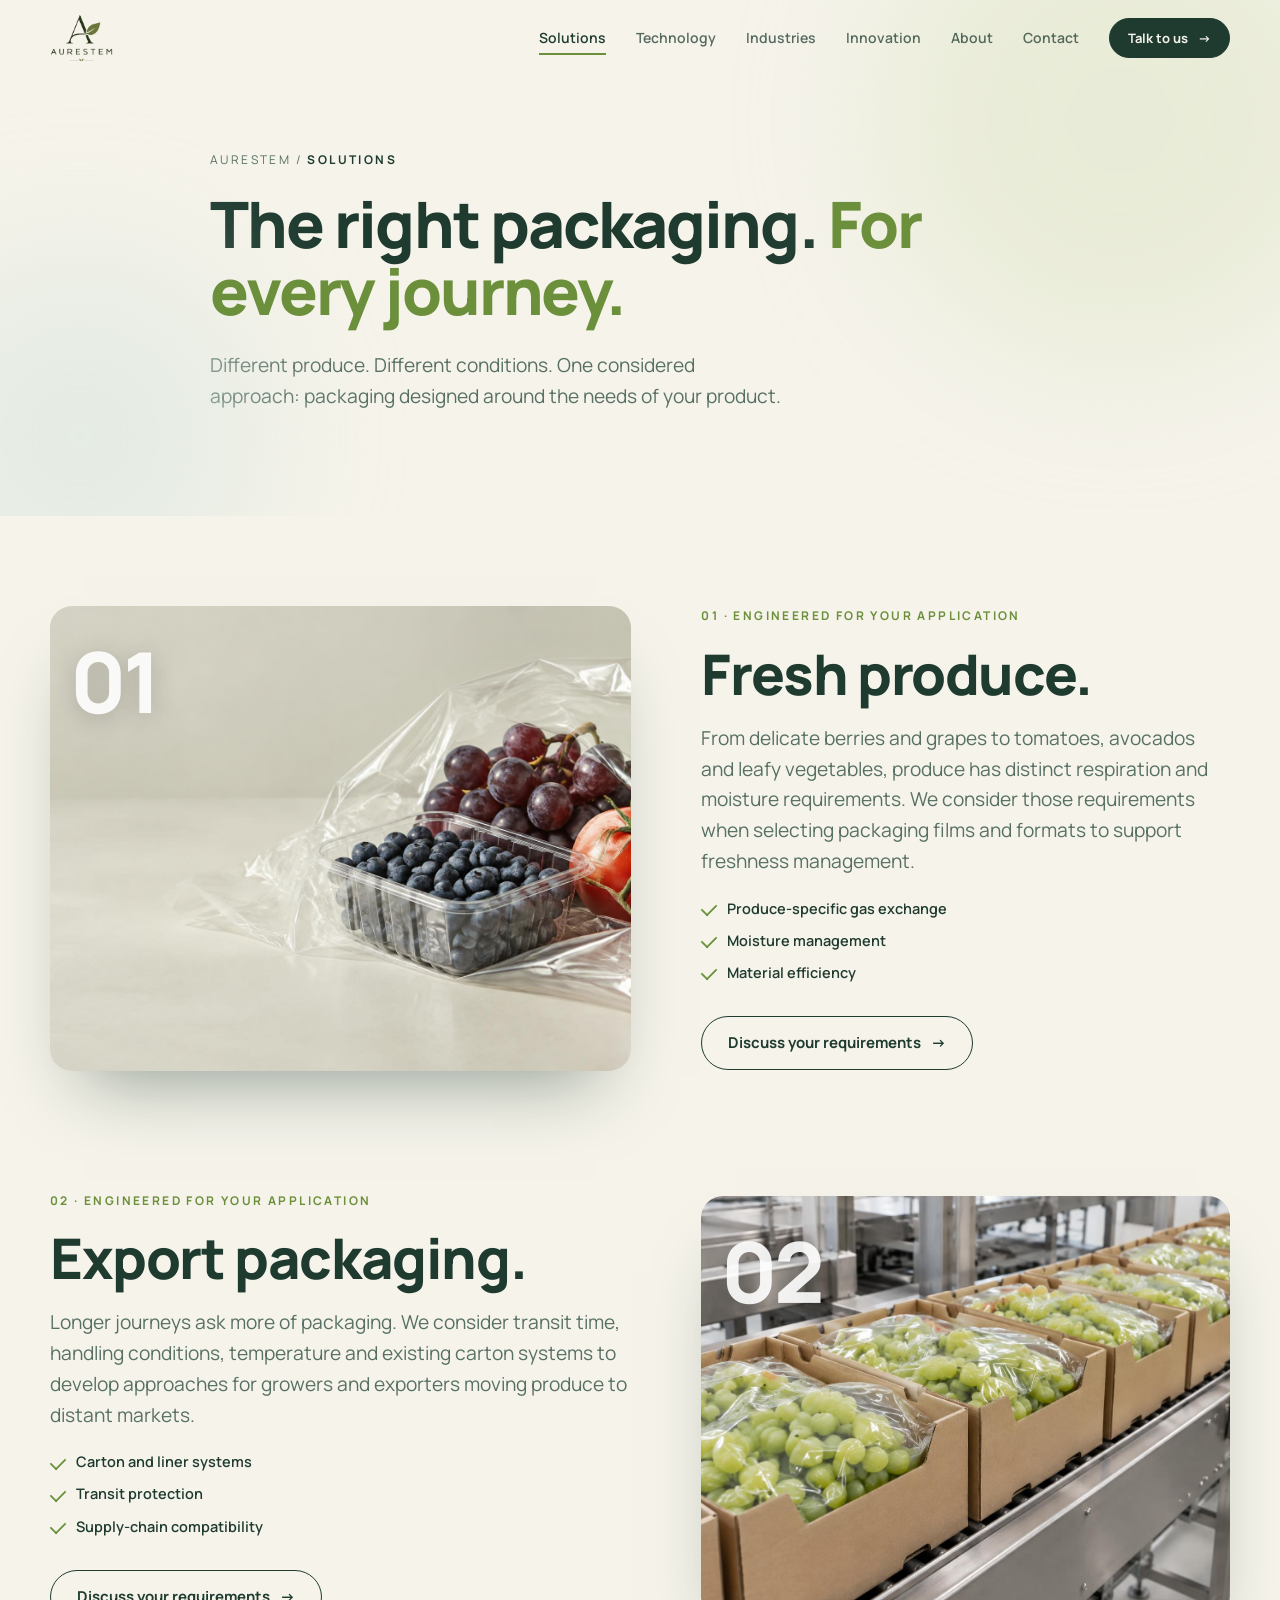
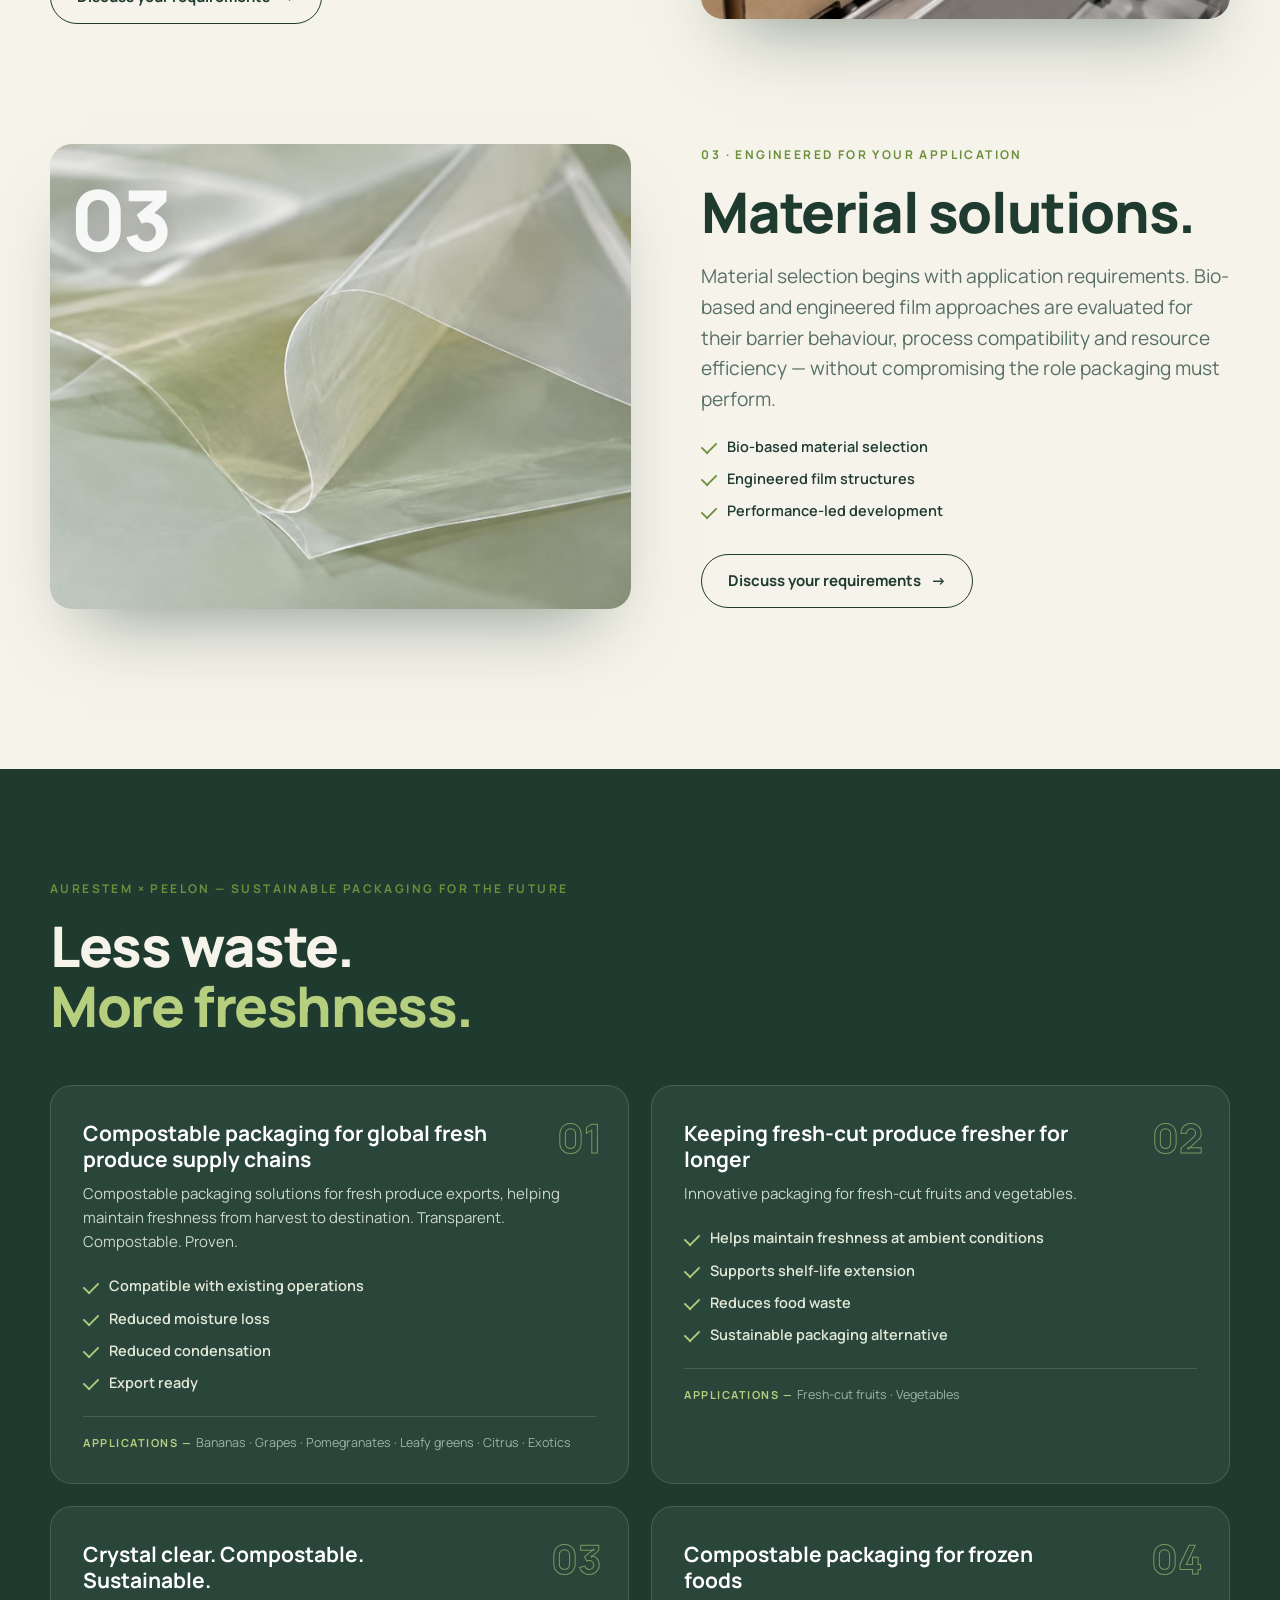
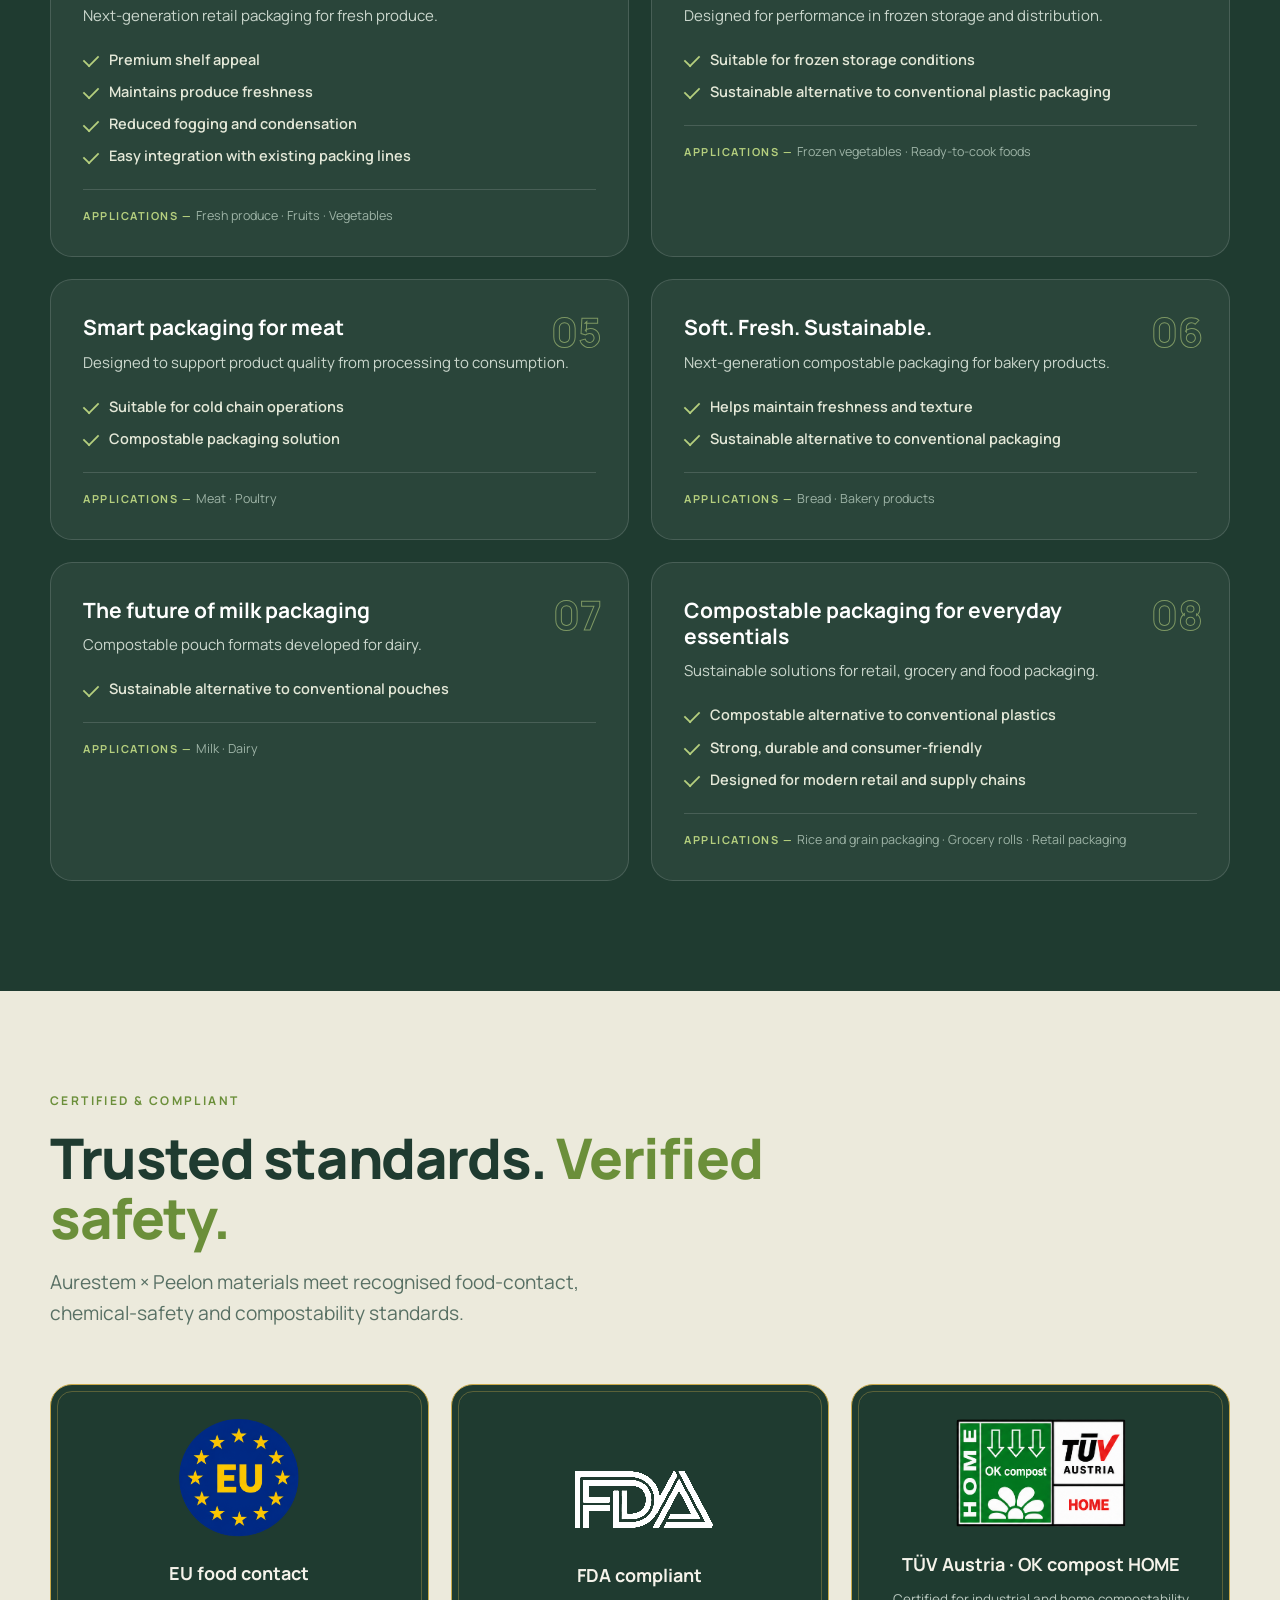
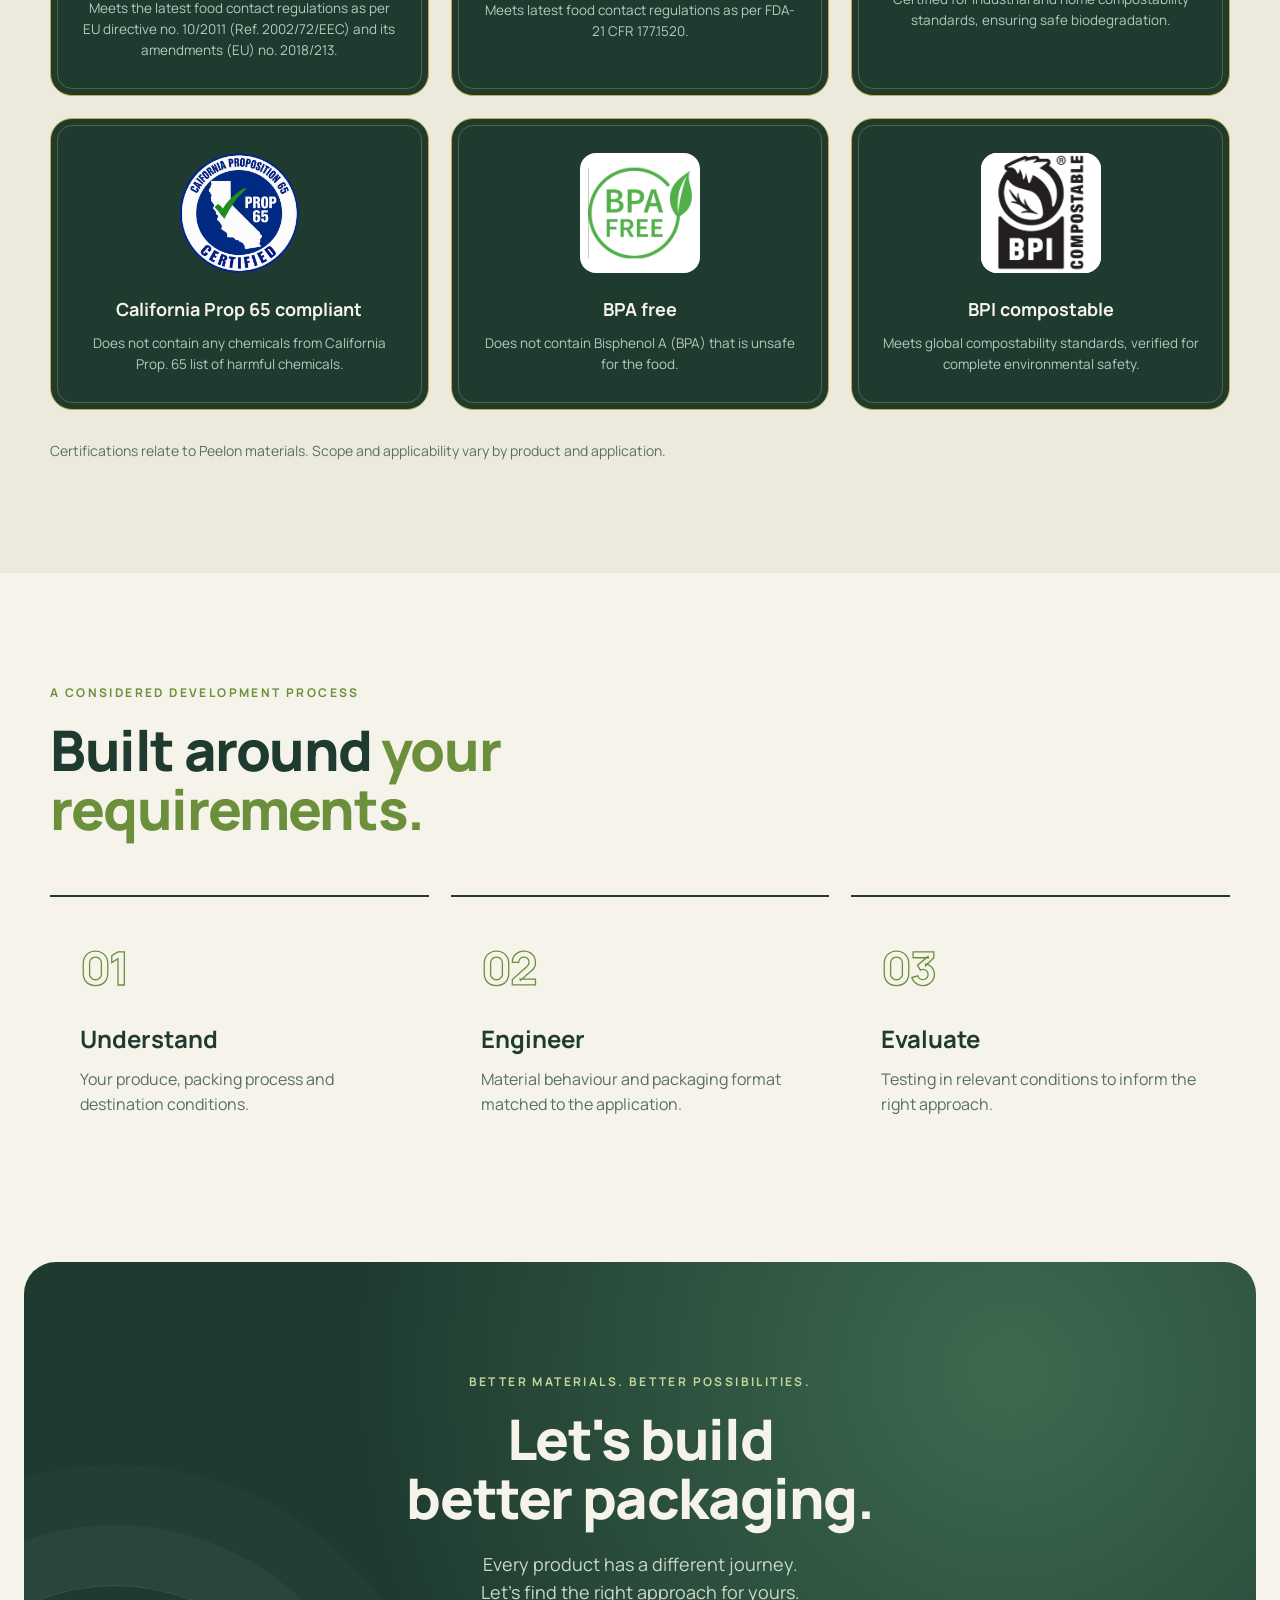
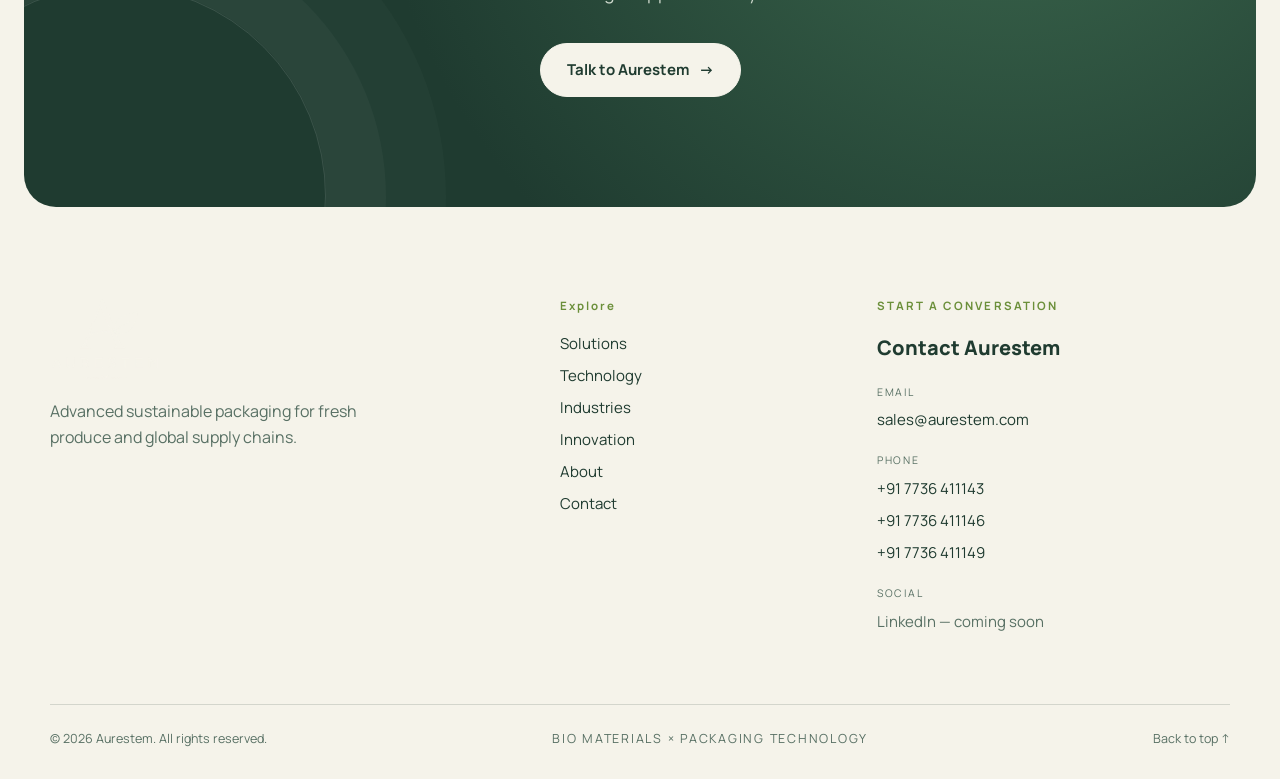
==== commit 9622620c: "Add certifications section, Caddyfile, and mobile headline fix" ====
--- a/solutions.html
+++ b/solutions.html
@@ -83,6 +83,16 @@
     </div>
   </section>
 
+
+  <section class="certs">
+    <div class="wrap">
+      <div class="sec-head"><p class="eyebrow reveal">CERTIFIED &amp; COMPLIANT</p><h2 class="reveal d1">Trusted standards. <span>Verified safety.</span></h2>
+      <p class="lead reveal d2">Aurestem × Peelon materials meet recognised food-contact, chemical-safety and compostability standards.</p></div>
+      <div class="cert-grid"><article class="cert reveal"><span class="logo round" role="img" style="background-size:372.82%;background-position:5.16% 13.87%;aspect-ratio:412/404"></span><h3>EU food contact</h3><p>Meets the latest food contact regulations as per EU directive no. 10/2011 (Ref. 2002/72/EEC) and its amendments (EU) no. 2018/213.</p></article><article class="cert reveal d1"><span class="logo tile bare"><img src="assets/certs/fda.png" alt="" loading="lazy"></span><h3>FDA compliant</h3><p>Meets latest food contact regulations as per FDA-21 CFR 177.1520.</p></article><article class="cert reveal d2"><span class="logo rect" role="img" style="background-size:331.03%;background-position:96.27% 18.68%;aspect-ratio:464/296"></span><h3>TÜV Austria · OK compost HOME</h3><p>Certified for industrial and home compostability standards, ensuring safe biodegradation.</p></article><article class="cert reveal"><span class="logo round" role="img" style="background-size:352.29%;background-position:5.27% 89.80%;aspect-ratio:436/436"></span><h3>California Prop 65 compliant</h3><p>Does not contain any chemicals from California Prop. 65 list of harmful chemicals.</p></article><article class="cert reveal d1"><span class="logo tile zoom1"><img src="assets/certs/bpa-free.png" alt="" loading="lazy"></span><h3>BPA free</h3><p>Does not contain Bisphenol A (BPA) that is unsafe for the food.</p></article><article class="cert reveal d2"><span class="logo tile zoom2"><img src="assets/certs/bpi-compostable.png" alt="" loading="lazy"></span><h3>BPI compostable</h3><p>Meets global compostability standards, verified for complete environmental safety.</p></article></div>
+      <p class="note reveal">Certifications relate to Peelon materials. Scope and applicability vary by product and application.</p>
+    </div>
+  </section>
+
   <section class="areas">
     <div class="wrap">
       <div class="sec-head"><p class="eyebrow reveal">A CONSIDERED DEVELOPMENT PROCESS</p><h2 class="reveal d1">Built around <span>your requirements.</span></h2></div>
--- a/styles.css
+++ b/styles.css
@@ -48,7 +48,7 @@
 .crumb{font-size:12px;letter-spacing:.2em;color:var(--muted);margin-bottom:22px}
 .crumb b{color:var(--fg);font-weight:700}
 h1{font-size:clamp(40px,5.4vw,68px);line-height:1.04;letter-spacing:-.03em;font-weight:800}
-h1 em{font-style:normal;color:var(--leaf);position:relative;white-space:nowrap}
+h1 em{font-style:normal;color:var(--leaf);position:relative}
 .lead{margin:26px 0 34px;font-size:clamp(17px,1.5vw,20px);color:var(--muted);max-width:30em}
 .hero-actions{display:flex;gap:14px;flex-wrap:wrap}
 
@@ -320,3 +320,29 @@
   .photo.wide{aspect-ratio:16/10}
 }
 @media(max-width:620px){.f2,.icols{grid-template-columns:1fr}.form{padding:24px}.hero-foot .scroll{display:none}}
+
+/* certifications */
+.certs{padding:100px 0 20px;background:var(--bg2)}
+.certs .wrap{padding-bottom:90px}
+.cert-grid{display:grid;grid-template-columns:repeat(3,1fr);gap:22px}
+.cert{background:var(--fg);color:var(--bg);border-radius:var(--r);padding:34px 28px;border:1px solid #c9a94a;outline:1px solid rgba(201,169,74,.35);outline-offset:-8px;text-align:center;transition:transform .4s var(--ease),box-shadow .4s}
+.cert:hover{transform:translateY(-6px);box-shadow:0 28px 50px -28px rgba(31,59,48,.7)}
+.seal{display:grid;place-items:center;width:92px;height:92px;margin:0 auto 22px;border-radius:50%;border:2px solid #d8b957;color:#e3c565;font-weight:800;font-size:22px;letter-spacing:.02em;transition:transform .5s var(--ease),background .3s,color .3s}
+.cert:hover .seal{transform:rotate(-8deg) scale(1.06);background:#d8b957;color:var(--fg)}
+.cert h3{font-size:18px;margin-bottom:10px}
+.cert p{font-size:13.5px;color:#b9c8bf;line-height:1.55}
+.certs .note{margin-top:30px}
+@media(max-width:960px){.cert-grid{grid-template-columns:1fr 1fr}}
+@media(max-width:620px){.cert-grid{grid-template-columns:1fr}}
+.logo{display:block;margin:0 auto 22px;width:120px;background:url(assets/certs/marks-sheet.png) no-repeat;transition:transform .5s var(--ease)}
+.logo.round{border-radius:50%}
+.logo.rect{width:170px;border-radius:4px}
+.cert:hover .logo{transform:scale(1.07)}
+.logo.tile{width:120px;height:120px;background:#fff;border-radius:16px;overflow:hidden;display:grid;place-items:center;padding:12px}
+.logo.tile img{width:100%;height:100%;object-fit:contain}
+.logo.tile.zoom1 img{transform:scale(1.08)}
+.logo.tile.zoom2 img{transform:scale(1.9)}
+/* FDA: no tile — invert so the white PNG background turns black, then "screen" blend makes it vanish on the green card */
+.logo.tile.bare{background:none;padding:0;width:150px;height:120px;border-radius:0;overflow:visible;transition:none}
+.logo.tile.bare img{filter:grayscale(1) contrast(8) invert(1);mix-blend-mode:screen}
+.cert:hover .logo.tile.bare{transform:none}
